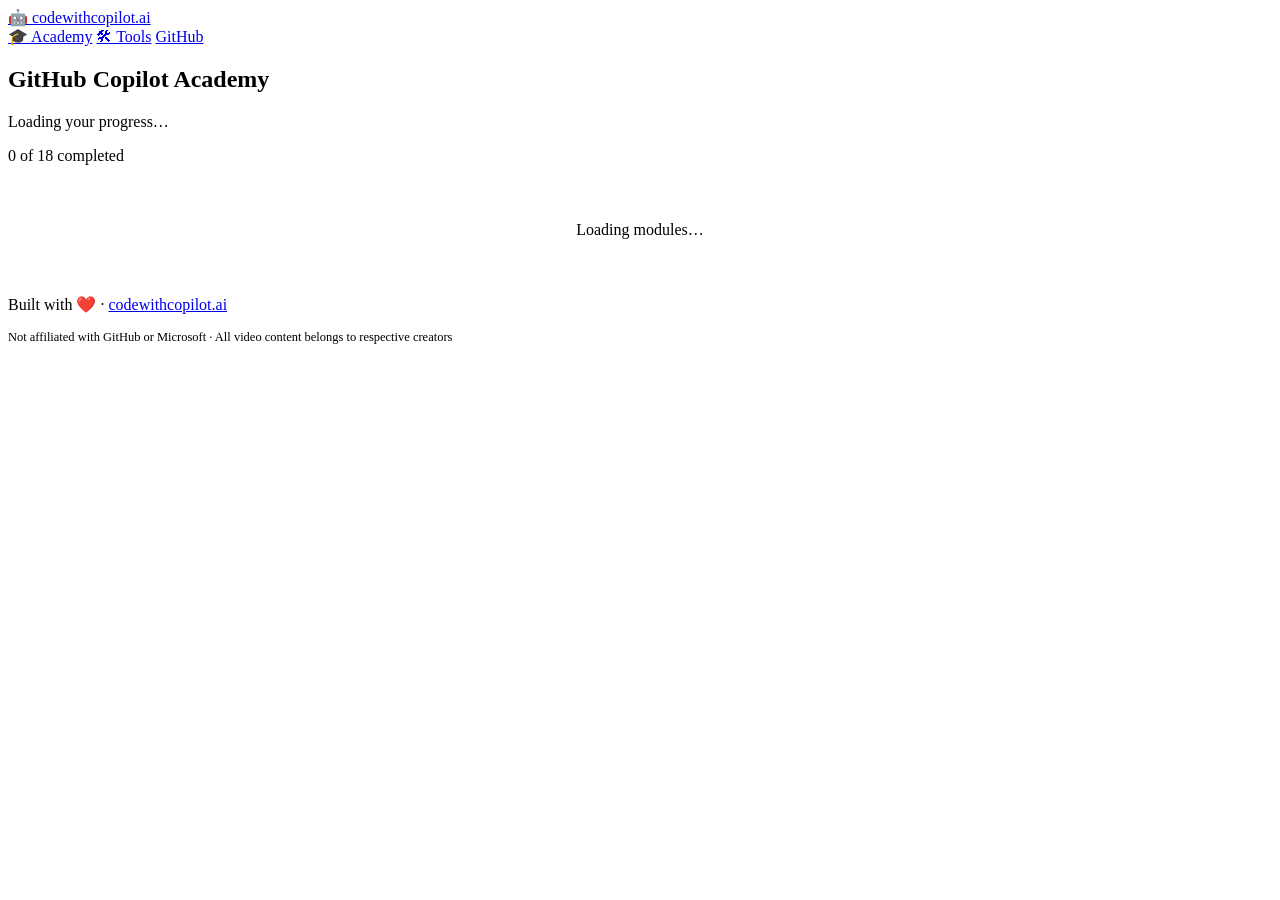
==== learn.html @ f1193a77 "First Commit" ====
<!DOCTYPE html>
<html lang="en">
<head>
  <meta charset="UTF-8">
  <meta name="viewport" content="width=device-width, initial-scale=1.0">
  <title>Academy — codewithcopilot.ai</title>
  <meta name="description" content="Browse all GitHub Copilot learning modules. 18 lessons organized by level — from foundations to advanced agent workflows.">
  <link rel="preconnect" href="https://fonts.googleapis.com">
  <link href="https://fonts.googleapis.com/css2?family=Inter:wght@400;500;600;700;800&display=swap" rel="stylesheet">
  <link rel="stylesheet" href="css/style.css">
</head>
<body data-page="learn">

  <!-- ── Header ─────────────────────────────────────────── -->
  <header class="site-header">
    <div class="header-inner">
      <a href="index.html" class="site-logo">
        <span class="logo-icon">🤖</span>
        <span>codewithcopilot.ai</span>
      </a>
      <nav class="site-nav">
        <a href="learn.html" class="active">🎓 Academy</a>
        <a href="index.html#tools">🛠 Tools</a>
        <a href="https://github.com" target="_blank" rel="noopener">GitHub</a>
      </nav>
    </div>
  </header>

  <!-- ── Page Content ───────────────────────────────────── -->
  <main class="learn-page">

    <!-- Progress Banner — filled by app.js -->
    <div class="progress-banner" id="progress-banner">
      <div class="progress-text">
        <h2>GitHub Copilot Academy</h2>
        <p id="progress-subtitle">Loading your progress…</p>
      </div>
      <div class="progress-bar-wrap">
        <div class="progress-bar-bg">
          <div class="progress-bar-fill" id="progress-bar" style="width:0%"></div>
        </div>
        <div class="progress-bar-label" id="progress-label">0 of 18 completed</div>
      </div>
    </div>

    <!-- Module sections — rendered by app.js -->
    <div id="modules-container">
      <p style="color: var(--text-muted); text-align:center; padding: 40px 0;">Loading modules…</p>
    </div>

  </main>

  <!-- ── Footer ─────────────────────────────────────────── -->
  <footer class="site-footer">
    <p>Built with ❤️ · <a href="https://codewithcopilot.ai">codewithcopilot.ai</a></p>
    <p style="margin-top:8px; font-size:.78rem;">Not affiliated with GitHub or Microsoft · All video content belongs to respective creators</p>
  </footer>

  <script src="js/modules.js"></script>
  <script src="js/app.js"></script>
</body>
</html>
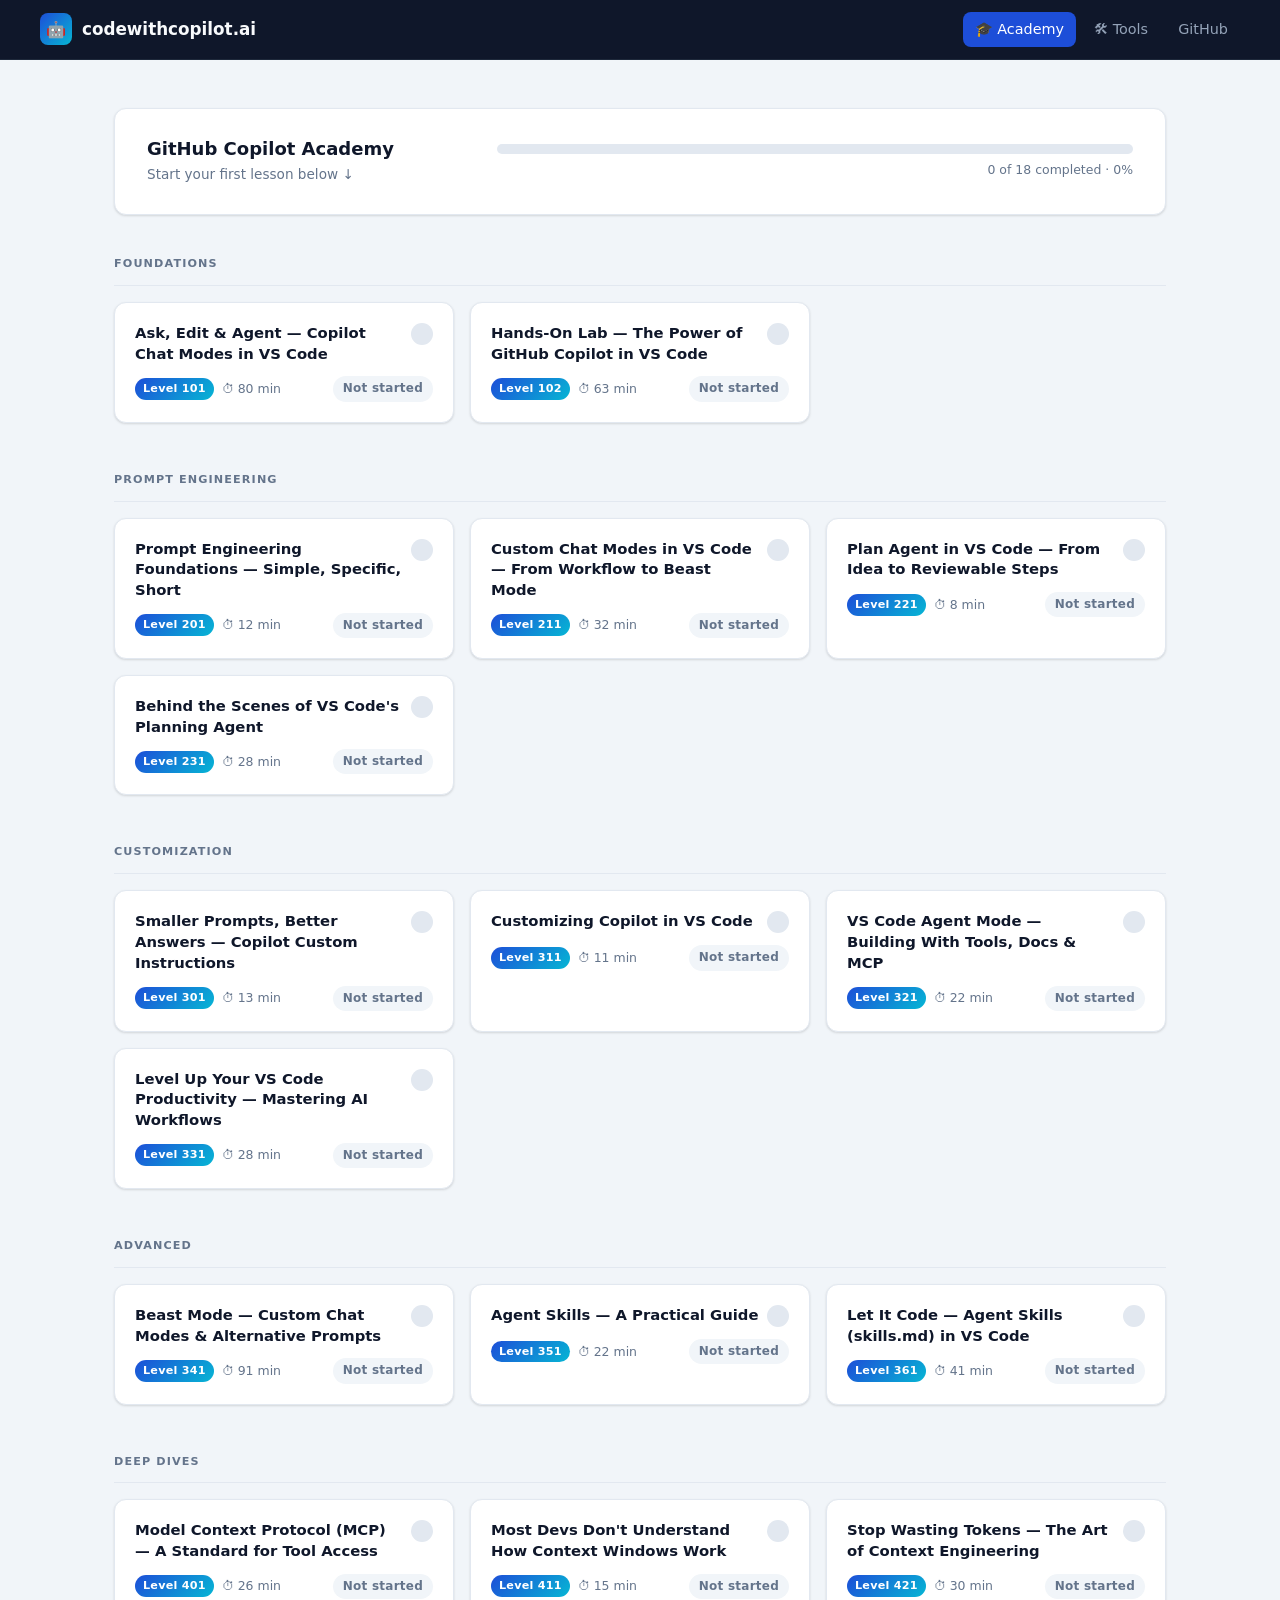
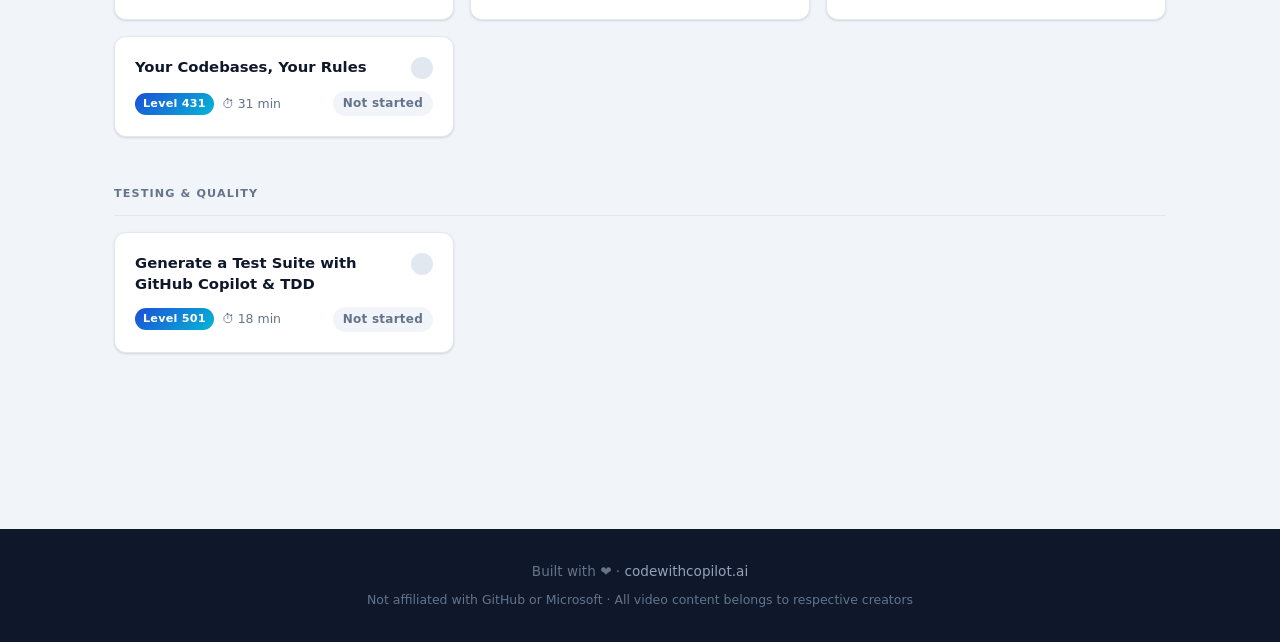
==== commit 68671e26: "Adding SEO optimization with some meta tags" ====
--- a/learn.html
+++ b/learn.html
@@ -3,8 +3,61 @@
 <head>
   <meta charset="UTF-8">
   <meta name="viewport" content="width=device-width, initial-scale=1.0">
-  <title>Academy — codewithcopilot.ai</title>
-  <meta name="description" content="Browse all GitHub Copilot learning modules. 18 lessons organized by level — from foundations to advanced agent workflows.">
+
+  <!-- Primary Meta -->
+  <title>GitHub Copilot Academy — All Lessons | codewithcopilot.ai</title>
+  <meta name="description" content="Browse all 18 GitHub Copilot lessons — from Ask/Edit/Agent chat modes and prompt engineering to MCP, agent skills, and test-driven development. Free, no account needed.">
+  <meta name="keywords" content="GitHub Copilot course, learn Copilot, AI coding lessons, VS Code agent mode, prompt engineering, MCP tutorial, Copilot quiz">
+  <link rel="canonical" href="https://codewithcopilot.ai/learn.html">
+
+  <!-- Open Graph -->
+  <meta property="og:type"        content="website">
+  <meta property="og:url"         content="https://codewithcopilot.ai/learn.html">
+  <meta property="og:title"       content="GitHub Copilot Academy — All Lessons | codewithcopilot.ai">
+  <meta property="og:description" content="18 free lessons on GitHub Copilot — from foundations to advanced agent workflows. Each lesson has a video, objectives, and a quiz.">
+  <meta property="og:image"       content="https://codewithcopilot.ai/og-image.png">
+
+  <!-- Twitter / X Card -->
+  <meta name="twitter:card"        content="summary_large_image">
+  <meta name="twitter:title"       content="GitHub Copilot Academy — All Lessons | codewithcopilot.ai">
+  <meta name="twitter:description" content="18 free lessons on GitHub Copilot — from foundations to advanced agent workflows. Each lesson has a video, objectives, and a quiz.">
+  <meta name="twitter:image"       content="https://codewithcopilot.ai/og-image.png">
+
+  <!-- Favicon -->
+  <link rel="icon" href="favicon.svg" type="image/svg+xml">
+
+  <!-- JSON-LD: ItemList of all courses -->
+  <script type="application/ld+json">
+  {
+    "@context": "https://schema.org",
+    "@type": "ItemList",
+    "name": "GitHub Copilot Academy Lessons",
+    "description": "Complete lesson list for the GitHub Copilot Academy on codewithcopilot.ai",
+    "url": "https://codewithcopilot.ai/learn.html",
+    "numberOfItems": 18,
+    "itemListElement": [
+      {"@type":"ListItem","position":1,"name":"Level 101 — Ask, Edit & Agent Chat Modes","url":"https://codewithcopilot.ai/lesson.html?id=101"},
+      {"@type":"ListItem","position":2,"name":"Level 102 — Hands-On Lab: Power of GitHub Copilot","url":"https://codewithcopilot.ai/lesson.html?id=102"},
+      {"@type":"ListItem","position":3,"name":"Level 201 — Prompt Engineering Foundations","url":"https://codewithcopilot.ai/lesson.html?id=201"},
+      {"@type":"ListItem","position":4,"name":"Level 211 — Custom Chat Modes in VS Code","url":"https://codewithcopilot.ai/lesson.html?id=211"},
+      {"@type":"ListItem","position":5,"name":"Level 221 — Plan Agent in VS Code","url":"https://codewithcopilot.ai/lesson.html?id=221"},
+      {"@type":"ListItem","position":6,"name":"Level 231 — Behind the Scenes of VS Code Planning Agent","url":"https://codewithcopilot.ai/lesson.html?id=231"},
+      {"@type":"ListItem","position":7,"name":"Level 301 — Copilot Custom Instructions","url":"https://codewithcopilot.ai/lesson.html?id=301"},
+      {"@type":"ListItem","position":8,"name":"Level 311 — Customizing Copilot in VS Code","url":"https://codewithcopilot.ai/lesson.html?id=311"},
+      {"@type":"ListItem","position":9,"name":"Level 321 — Agent Mode with Tools, Docs & MCP","url":"https://codewithcopilot.ai/lesson.html?id=321"},
+      {"@type":"ListItem","position":10,"name":"Level 331 — Level Up VS Code Productivity","url":"https://codewithcopilot.ai/lesson.html?id=331"},
+      {"@type":"ListItem","position":11,"name":"Level 341 — Beast Mode: Custom Chat & Alternative Prompts","url":"https://codewithcopilot.ai/lesson.html?id=341"},
+      {"@type":"ListItem","position":12,"name":"Level 351 — Agent Skills: A Practical Guide","url":"https://codewithcopilot.ai/lesson.html?id=351"},
+      {"@type":"ListItem","position":13,"name":"Level 381 — Let It Code: Agent Skills in VS Code","url":"https://codewithcopilot.ai/lesson.html?id=381"},
+      {"@type":"ListItem","position":14,"name":"Level 401 — Model Context Protocol (MCP)","url":"https://codewithcopilot.ai/lesson.html?id=401"},
+      {"@type":"ListItem","position":15,"name":"Level 411 — How Context Windows Work","url":"https://codewithcopilot.ai/lesson.html?id=411"},
+      {"@type":"ListItem","position":16,"name":"Level 421 — Stop Wasting Tokens: Context Engineering","url":"https://codewithcopilot.ai/lesson.html?id=421"},
+      {"@type":"ListItem","position":17,"name":"Level 431 — Your Codebases, Your Rules","url":"https://codewithcopilot.ai/lesson.html?id=431"},
+      {"@type":"ListItem","position":18,"name":"Level 501 — TDD with GitHub Copilot","url":"https://codewithcopilot.ai/lesson.html?id=501"}
+    ]
+  }
+  </script>
+
   <link rel="preconnect" href="https://fonts.googleapis.com">
   <link href="https://fonts.googleapis.com/css2?family=Inter:wght@400;500;600;700;800&display=swap" rel="stylesheet">
   <link rel="stylesheet" href="css/style.css">
--- a/css/style.css
+++ b/css/style.css
@@ -0,0 +1,906 @@
+/* ============================================================
+   style.css — codewithcopilot.ai
+   Clean, modern developer-education design
+   ============================================================ */
+
+/* ── Variables ─────────────────────────────────────────── */
+:root {
+  --primary:        #1d4ed8;
+  --primary-light:  #3b82f6;
+  --primary-dark:   #1e3a8a;
+  --accent:         #06b6d4;
+
+  --sidebar-bg:     #0f172a;
+  --sidebar-text:   #cbd5e1;
+  --sidebar-hover:  #1e293b;
+  --sidebar-active: #1e3a5f;
+  --sidebar-border: #1e293b;
+  --sidebar-done:   #166534;
+
+  --bg:             #f1f5f9;
+  --card-bg:        #ffffff;
+  --text:           #0f172a;
+  --text-muted:     #64748b;
+  --border:         #e2e8f0;
+
+  --success:        #16a34a;
+  --success-bg:     #f0fdf4;
+  --warning:        #d97706;
+  --warning-bg:     #fffbeb;
+  --danger:         #dc2626;
+  --danger-bg:      #fef2f2;
+
+  --hero-bg:        #0f172a;
+  --hero-text:      #f8fafc;
+
+  --radius:         8px;
+  --radius-lg:      12px;
+  --shadow:         0 1px 3px rgba(0,0,0,.08), 0 1px 2px rgba(0,0,0,.06);
+  --shadow-md:      0 4px 6px rgba(0,0,0,.07), 0 2px 4px rgba(0,0,0,.06);
+  --shadow-lg:      0 10px 15px rgba(0,0,0,.08), 0 4px 6px rgba(0,0,0,.05);
+
+  --font:           'Inter', system-ui, -apple-system, sans-serif;
+  --mono:           'JetBrains Mono', 'Fira Code', 'Consolas', monospace;
+
+  --sidebar-w:      280px;
+  --header-h:       60px;
+}
+
+/* ── Reset ──────────────────────────────────────────────── */
+*, *::before, *::after { box-sizing: border-box; margin: 0; padding: 0; }
+html { scroll-behavior: smooth; }
+body {
+  font-family: var(--font);
+  background: var(--bg);
+  color: var(--text);
+  line-height: 1.6;
+  min-height: 100vh;
+}
+a { color: var(--primary); text-decoration: none; }
+a:hover { color: var(--primary-dark); text-decoration: underline; }
+img, svg { display: block; max-width: 100%; }
+button { cursor: pointer; font-family: inherit; }
+
+/* ── Scrollbar ───────────────────────────────────────────  */
+::-webkit-scrollbar { width: 6px; }
+::-webkit-scrollbar-track { background: transparent; }
+::-webkit-scrollbar-thumb { background: var(--border); border-radius: 3px; }
+::-webkit-scrollbar-thumb:hover { background: var(--text-muted); }
+
+/* ── Typography ─────────────────────────────────────────── */
+h1 { font-size: 2.25rem; font-weight: 800; line-height: 1.2; }
+h2 { font-size: 1.5rem;  font-weight: 700; line-height: 1.3; }
+h3 { font-size: 1.125rem; font-weight: 600; }
+h4 { font-size: 1rem; font-weight: 600; }
+p  { color: var(--text-muted); }
+
+/* ── Global Header ──────────────────────────────────────── */
+.site-header {
+  height: var(--header-h);
+  background: var(--hero-bg);
+  border-bottom: 1px solid #1e293b;
+  display: flex;
+  align-items: center;
+  padding: 0 24px;
+  position: sticky;
+  top: 0;
+  z-index: 100;
+}
+.header-inner {
+  display: flex;
+  align-items: center;
+  justify-content: space-between;
+  width: 100%;
+  max-width: 1200px;
+  margin: 0 auto;
+}
+.site-logo {
+  display: flex;
+  align-items: center;
+  gap: 10px;
+  font-weight: 700;
+  font-size: 1.05rem;
+  color: #f8fafc;
+  text-decoration: none;
+}
+.site-logo:hover { color: var(--accent); text-decoration: none; }
+.logo-icon {
+  width: 32px; height: 32px;
+  background: linear-gradient(135deg, var(--primary), var(--accent));
+  border-radius: 8px;
+  display: flex; align-items: center; justify-content: center;
+  font-size: 16px;
+  flex-shrink: 0;
+}
+.site-nav {
+  display: flex;
+  align-items: center;
+  gap: 6px;
+}
+.site-nav a {
+  color: #94a3b8;
+  font-size: 0.9rem;
+  padding: 6px 12px;
+  border-radius: var(--radius);
+  transition: background .15s, color .15s;
+  text-decoration: none;
+}
+.site-nav a:hover { background: #1e293b; color: #f8fafc; text-decoration: none; }
+.site-nav a.active { background: var(--primary); color: #fff; }
+
+/* ── Footer ─────────────────────────────────────────────── */
+.site-footer {
+  background: var(--hero-bg);
+  color: #64748b;
+  text-align: center;
+  padding: 32px 24px;
+  font-size: 0.85rem;
+  margin-top: 80px;
+}
+.site-footer a { color: #94a3b8; }
+.site-footer a:hover { color: #f8fafc; }
+
+/* ── Buttons ─────────────────────────────────────────────── */
+.btn {
+  display: inline-flex;
+  align-items: center;
+  gap: 8px;
+  padding: 10px 20px;
+  border-radius: var(--radius);
+  font-size: 0.9rem;
+  font-weight: 600;
+  border: none;
+  transition: all .15s;
+  white-space: nowrap;
+}
+.btn-primary {
+  background: var(--primary);
+  color: #fff;
+}
+.btn-primary:hover { background: var(--primary-dark); transform: translateY(-1px); box-shadow: var(--shadow-md); color: #fff; text-decoration: none; }
+.btn-outline {
+  background: transparent;
+  color: var(--primary);
+  border: 2px solid var(--primary);
+}
+.btn-outline:hover { background: var(--primary); color: #fff; text-decoration: none; }
+.btn-ghost {
+  background: transparent;
+  color: var(--text-muted);
+  border: 1px solid var(--border);
+}
+.btn-ghost:hover { background: var(--bg); color: var(--text); text-decoration: none; }
+.btn-lg { padding: 14px 28px; font-size: 1rem; border-radius: var(--radius-lg); }
+.btn-sm { padding: 6px 14px; font-size: 0.8rem; }
+
+/* ── Badges ──────────────────────────────────────────────── */
+.badge {
+  display: inline-flex;
+  align-items: center;
+  padding: 3px 10px;
+  border-radius: 100px;
+  font-size: 0.75rem;
+  font-weight: 700;
+  letter-spacing: .02em;
+}
+.badge-blue  { background: #dbeafe; color: var(--primary-dark); }
+.badge-green { background: #dcfce7; color: #166534; }
+.badge-gray  { background: #f1f5f9; color: #64748b; }
+.badge-amber { background: #fef3c7; color: #92400e; }
+.badge-level {
+  background: linear-gradient(135deg, var(--primary), var(--accent));
+  color: #fff;
+  font-size: 0.7rem;
+  padding: 2px 8px;
+}
+
+/* ── Series tag ──────────────────────────────────────────── */
+.series-tag {
+  font-size: 0.7rem;
+  font-weight: 700;
+  letter-spacing: .06em;
+  text-transform: uppercase;
+  color: var(--text-muted);
+}
+
+/* ═══════════════════════════════════════════════════════════
+   LANDING PAGE (index.html)
+═══════════════════════════════════════════════════════════ */
+
+/* Hero */
+.hero {
+  background: var(--hero-bg);
+  background-image:
+    radial-gradient(circle at 20% 50%, rgba(29,78,216,.25) 0%, transparent 50%),
+    radial-gradient(circle at 80% 20%, rgba(6,182,212,.15) 0%, transparent 40%);
+  color: var(--hero-text);
+  padding: 96px 24px 80px;
+  text-align: center;
+}
+.hero-eyebrow {
+  display: inline-flex;
+  align-items: center;
+  gap: 6px;
+  background: rgba(29,78,216,.25);
+  border: 1px solid rgba(59,130,246,.3);
+  color: #93c5fd;
+  padding: 6px 14px;
+  border-radius: 100px;
+  font-size: 0.8rem;
+  font-weight: 600;
+  letter-spacing: .05em;
+  margin-bottom: 24px;
+}
+.hero h1 {
+  font-size: clamp(2rem, 5vw, 3.25rem);
+  color: #f8fafc;
+  max-width: 700px;
+  margin: 0 auto 20px;
+}
+.hero h1 span {
+  background: linear-gradient(90deg, var(--primary-light), var(--accent));
+  -webkit-background-clip: text;
+  -webkit-text-fill-color: transparent;
+  background-clip: text;
+}
+.hero-sub {
+  font-size: 1.1rem;
+  color: #94a3b8;
+  max-width: 540px;
+  margin: 0 auto 36px;
+  line-height: 1.7;
+}
+.hero-cta {
+  display: flex;
+  gap: 12px;
+  justify-content: center;
+  flex-wrap: wrap;
+}
+.hero-stats {
+  display: flex;
+  gap: 32px;
+  justify-content: center;
+  flex-wrap: wrap;
+  margin-top: 56px;
+  padding-top: 40px;
+  border-top: 1px solid #1e293b;
+}
+.hero-stat { text-align: center; }
+.hero-stat-value {
+  font-size: 1.75rem;
+  font-weight: 800;
+  color: #f8fafc;
+  display: block;
+}
+.hero-stat-label {
+  font-size: 0.8rem;
+  color: #64748b;
+  letter-spacing: .04em;
+}
+
+/* Levels Section */
+.section {
+  max-width: 1100px;
+  margin: 0 auto;
+  padding: 72px 24px;
+}
+.section-header {
+  text-align: center;
+  margin-bottom: 48px;
+}
+.section-header h2 { margin-bottom: 10px; }
+.section-header p  { max-width: 500px; margin: 0 auto; }
+.section-label {
+  font-size: 0.75rem;
+  font-weight: 700;
+  letter-spacing: .1em;
+  text-transform: uppercase;
+  color: var(--primary);
+  margin-bottom: 8px;
+}
+
+/* Level Cards */
+.level-grid {
+  display: grid;
+  grid-template-columns: repeat(auto-fit, minmax(240px, 1fr));
+  gap: 20px;
+}
+.level-card {
+  background: var(--card-bg);
+  border: 1px solid var(--border);
+  border-radius: var(--radius-lg);
+  padding: 28px;
+  box-shadow: var(--shadow);
+  transition: transform .15s, box-shadow .15s;
+}
+.level-card:hover {
+  transform: translateY(-2px);
+  box-shadow: var(--shadow-lg);
+}
+.level-card-icon {
+  width: 48px; height: 48px;
+  border-radius: var(--radius);
+  display: flex; align-items: center; justify-content: center;
+  font-size: 22px;
+  margin-bottom: 16px;
+}
+.level-card h3 { margin-bottom: 8px; }
+.level-card p  { font-size: 0.875rem; }
+.level-card-meta {
+  display: flex;
+  align-items: center;
+  gap: 8px;
+  margin-top: 16px;
+}
+
+/* What you'll learn */
+.tools-row {
+  display: flex;
+  flex-wrap: wrap;
+  gap: 12px;
+  margin-top: 16px;
+}
+.tool-chip {
+  display: inline-flex;
+  align-items: center;
+  gap: 6px;
+  padding: 6px 12px;
+  background: var(--card-bg);
+  border: 1px solid var(--border);
+  border-radius: 100px;
+  font-size: 0.8rem;
+  font-weight: 500;
+}
+
+/* CTA Banner */
+.cta-banner {
+  background: linear-gradient(135deg, var(--primary-dark), var(--primary));
+  border-radius: var(--radius-lg);
+  padding: 56px 40px;
+  text-align: center;
+  color: #fff;
+  margin: 0 24px;
+  max-width: 1100px;
+  margin: 0 auto 80px;
+}
+.cta-banner h2 { color: #fff; margin-bottom: 12px; }
+.cta-banner p  { color: rgba(255,255,255,.75); margin-bottom: 28px; }
+
+/* ═══════════════════════════════════════════════════════════
+   LEARN PAGE (learn.html)
+═══════════════════════════════════════════════════════════ */
+
+.learn-page { max-width: 1100px; margin: 0 auto; padding: 48px 24px; }
+
+/* Progress Banner */
+.progress-banner {
+  background: var(--card-bg);
+  border: 1px solid var(--border);
+  border-radius: var(--radius-lg);
+  padding: 28px 32px;
+  margin-bottom: 40px;
+  display: flex;
+  align-items: center;
+  gap: 32px;
+  box-shadow: var(--shadow);
+}
+.progress-text { flex: 1; }
+.progress-text h2 { font-size: 1.125rem; margin-bottom: 4px; }
+.progress-text p  { font-size: 0.85rem; }
+.progress-bar-wrap {
+  flex: 2;
+  display: flex;
+  flex-direction: column;
+  gap: 6px;
+}
+.progress-bar-bg {
+  background: var(--border);
+  border-radius: 100px;
+  height: 10px;
+  overflow: hidden;
+}
+.progress-bar-fill {
+  background: linear-gradient(90deg, var(--primary), var(--accent));
+  height: 100%;
+  border-radius: 100px;
+  transition: width .5s ease;
+}
+.progress-bar-label {
+  font-size: 0.78rem;
+  color: var(--text-muted);
+  text-align: right;
+}
+
+/* Series Section */
+.series-section { margin-bottom: 48px; }
+.series-title {
+  font-size: 0.7rem;
+  font-weight: 700;
+  letter-spacing: .1em;
+  text-transform: uppercase;
+  color: var(--text-muted);
+  padding-bottom: 12px;
+  border-bottom: 1px solid var(--border);
+  margin-bottom: 16px;
+}
+.modules-grid {
+  display: grid;
+  grid-template-columns: repeat(auto-fill, minmax(300px, 1fr));
+  gap: 16px;
+}
+
+/* Module Card */
+.module-card {
+  background: var(--card-bg);
+  border: 1px solid var(--border);
+  border-radius: var(--radius-lg);
+  padding: 20px;
+  display: flex;
+  flex-direction: column;
+  gap: 12px;
+  box-shadow: var(--shadow);
+  transition: transform .15s, box-shadow .15s;
+  cursor: pointer;
+  text-decoration: none;
+  color: inherit;
+}
+.module-card:hover {
+  transform: translateY(-2px);
+  box-shadow: var(--shadow-md);
+  border-color: #bfdbfe;
+  text-decoration: none;
+  color: inherit;
+}
+.module-card.completed { border-color: #bbf7d0; background: #f0fdf4; }
+.module-card-header {
+  display: flex;
+  align-items: flex-start;
+  justify-content: space-between;
+  gap: 8px;
+}
+.module-card h3 {
+  font-size: 0.925rem;
+  font-weight: 600;
+  line-height: 1.4;
+  color: var(--text);
+}
+.module-status-icon {
+  width: 22px; height: 22px;
+  border-radius: 50%;
+  flex-shrink: 0;
+  display: flex; align-items: center; justify-content: center;
+  font-size: 11px;
+}
+.status-done  { background: var(--success-bg); color: var(--success); }
+.status-todo  { background: var(--border); color: var(--text-muted); }
+.module-card-footer {
+  display: flex;
+  align-items: center;
+  justify-content: space-between;
+}
+.module-duration {
+  font-size: 0.78rem;
+  color: var(--text-muted);
+  display: flex;
+  align-items: center;
+  gap: 4px;
+}
+.quiz-score {
+  font-size: 0.78rem;
+  font-weight: 700;
+  color: var(--success);
+}
+
+/* ═══════════════════════════════════════════════════════════
+   LESSON PAGE (lesson.html)
+═══════════════════════════════════════════════════════════ */
+
+.lesson-layout {
+  display: flex;
+  height: calc(100vh - var(--header-h));
+  overflow: hidden;
+}
+
+/* ── Sidebar ─────────────────────────────────────────────── */
+.lesson-sidebar {
+  width: var(--sidebar-w);
+  background: var(--sidebar-bg);
+  border-right: 1px solid var(--sidebar-border);
+  display: flex;
+  flex-direction: column;
+  overflow: hidden;
+  flex-shrink: 0;
+}
+.sidebar-header {
+  padding: 16px 20px;
+  border-bottom: 1px solid var(--sidebar-border);
+}
+.sidebar-header-title {
+  font-size: 0.8rem;
+  font-weight: 700;
+  color: #f8fafc;
+  margin-bottom: 4px;
+}
+.sidebar-progress-text {
+  font-size: 0.72rem;
+  color: #64748b;
+}
+.sidebar-progress-bar {
+  margin-top: 10px;
+  height: 3px;
+  background: #1e293b;
+  border-radius: 100px;
+  overflow: hidden;
+}
+.sidebar-progress-fill {
+  height: 100%;
+  background: linear-gradient(90deg, var(--primary), var(--accent));
+  border-radius: 100px;
+  transition: width .5s ease;
+}
+.sidebar-nav {
+  flex: 1;
+  overflow-y: auto;
+  padding: 8px 0;
+}
+.sidebar-series-label {
+  font-size: 0.65rem;
+  font-weight: 700;
+  letter-spacing: .08em;
+  text-transform: uppercase;
+  color: #475569;
+  padding: 16px 20px 4px;
+}
+.sidebar-item {
+  display: flex;
+  align-items: center;
+  gap: 10px;
+  padding: 9px 20px;
+  cursor: pointer;
+  transition: background .1s;
+  border: none;
+  background: none;
+  width: 100%;
+  text-align: left;
+  text-decoration: none;
+}
+.sidebar-item:hover  { background: var(--sidebar-hover); }
+.sidebar-item.active { background: var(--sidebar-active); }
+.sidebar-item-indicator {
+  width: 18px; height: 18px;
+  border-radius: 50%;
+  border: 2px solid #334155;
+  display: flex; align-items: center; justify-content: center;
+  font-size: 9px;
+  flex-shrink: 0;
+  transition: all .15s;
+}
+.sidebar-item.done .sidebar-item-indicator {
+  background: var(--success);
+  border-color: var(--success);
+  color: #fff;
+}
+.sidebar-item.active .sidebar-item-indicator {
+  border-color: var(--primary-light);
+  background: rgba(59,130,246,.15);
+}
+.sidebar-item-text {
+  flex: 1;
+  min-width: 0;
+}
+.sidebar-item-level {
+  font-size: 0.65rem;
+  font-weight: 700;
+  color: #475569;
+  letter-spacing: .04em;
+}
+.sidebar-item-title {
+  font-size: 0.78rem;
+  color: var(--sidebar-text);
+  line-height: 1.35;
+  white-space: nowrap;
+  overflow: hidden;
+  text-overflow: ellipsis;
+}
+.sidebar-item.active .sidebar-item-title { color: #fff; }
+
+/* ── Lesson Main ─────────────────────────────────────────── */
+.lesson-main {
+  flex: 1;
+  overflow-y: auto;
+  background: var(--bg);
+}
+.lesson-content {
+  max-width: 860px;
+  margin: 0 auto;
+  padding: 40px 32px 80px;
+}
+
+/* Breadcrumb */
+.breadcrumb {
+  display: flex;
+  align-items: center;
+  gap: 6px;
+  font-size: 0.8rem;
+  color: var(--text-muted);
+  margin-bottom: 24px;
+}
+.breadcrumb a { color: var(--text-muted); }
+.breadcrumb a:hover { color: var(--primary); }
+.breadcrumb-sep { color: var(--border); }
+
+/* Lesson header */
+.lesson-header { margin-bottom: 28px; }
+.lesson-meta {
+  display: flex;
+  align-items: center;
+  gap: 8px;
+  margin-bottom: 12px;
+  flex-wrap: wrap;
+}
+.lesson-header h1 {
+  font-size: 1.75rem;
+  color: var(--text);
+  margin-bottom: 8px;
+}
+.lesson-duration {
+  font-size: 0.85rem;
+  color: var(--text-muted);
+  display: flex;
+  align-items: center;
+  gap: 4px;
+}
+
+/* Video embed */
+.video-wrapper {
+  position: relative;
+  padding-bottom: 56.25%; /* 16:9 */
+  height: 0;
+  overflow: hidden;
+  border-radius: var(--radius-lg);
+  background: #000;
+  margin-bottom: 32px;
+  box-shadow: var(--shadow-lg);
+}
+.video-wrapper iframe {
+  position: absolute;
+  top: 0; left: 0;
+  width: 100%; height: 100%;
+  border: none;
+  border-radius: var(--radius-lg);
+}
+.video-placeholder {
+  position: absolute;
+  inset: 0;
+  display: flex;
+  flex-direction: column;
+  align-items: center;
+  justify-content: center;
+  gap: 12px;
+  background: #1e293b;
+  color: #94a3b8;
+  border-radius: var(--radius-lg);
+  font-size: 0.9rem;
+  text-align: center;
+  padding: 24px;
+}
+.video-placeholder-icon { font-size: 3rem; opacity: .4; }
+
+/* Content blocks */
+.content-block {
+  background: var(--card-bg);
+  border: 1px solid var(--border);
+  border-radius: var(--radius-lg);
+  padding: 24px 28px;
+  margin-bottom: 20px;
+  box-shadow: var(--shadow);
+}
+.content-block h3 {
+  font-size: 0.9rem;
+  text-transform: uppercase;
+  letter-spacing: .06em;
+  color: var(--text-muted);
+  margin-bottom: 16px;
+  display: flex;
+  align-items: center;
+  gap: 8px;
+}
+.content-block ul {
+  list-style: none;
+  display: flex;
+  flex-direction: column;
+  gap: 10px;
+}
+.content-block ul li {
+  display: flex;
+  align-items: flex-start;
+  gap: 10px;
+  font-size: 0.9rem;
+  color: var(--text);
+  line-height: 1.55;
+}
+.content-block ul li::before {
+  content: '';
+  width: 6px; height: 6px;
+  border-radius: 50%;
+  background: var(--primary-light);
+  margin-top: 8px;
+  flex-shrink: 0;
+}
+.content-block.takeaways { border-left: 4px solid var(--accent); }
+.content-block.resources ul li::before { display: none; }
+.content-block.resources ul li a {
+  color: var(--primary);
+  font-size: 0.9rem;
+  display: flex;
+  align-items: center;
+  gap: 6px;
+}
+.content-block.resources ul li a:hover { text-decoration: underline; }
+
+/* Take Quiz button */
+.take-quiz-btn-wrap {
+  text-align: center;
+  margin: 36px 0 24px;
+}
+.take-quiz-btn-wrap p {
+  font-size: 0.85rem;
+  margin-bottom: 16px;
+}
+
+/* ── Quiz Section ─────────────────────────────────────────── */
+.quiz-section {
+  background: var(--card-bg);
+  border: 1px solid var(--border);
+  border-radius: var(--radius-lg);
+  overflow: hidden;
+  box-shadow: var(--shadow);
+  margin-top: 32px;
+}
+.quiz-header {
+  background: var(--hero-bg);
+  color: #f8fafc;
+  padding: 20px 28px;
+  display: flex;
+  align-items: center;
+  justify-content: space-between;
+}
+.quiz-header h2 { font-size: 1rem; color: #f8fafc; }
+.quiz-score-display {
+  font-size: 0.85rem;
+  color: #94a3b8;
+  display: flex;
+  align-items: center;
+  gap: 6px;
+}
+.quiz-score-display strong { color: #4ade80; }
+.quiz-body { padding: 28px; }
+.question-block {
+  margin-bottom: 28px;
+  padding-bottom: 28px;
+  border-bottom: 1px solid var(--border);
+}
+.question-block:last-of-type { border-bottom: none; }
+.question-number {
+  font-size: 0.72rem;
+  font-weight: 700;
+  letter-spacing: .06em;
+  text-transform: uppercase;
+  color: var(--primary);
+  margin-bottom: 6px;
+}
+.question-text {
+  font-size: 0.95rem;
+  font-weight: 600;
+  color: var(--text);
+  line-height: 1.45;
+  margin-bottom: 14px;
+}
+.question-type-hint {
+  font-size: 0.75rem;
+  color: var(--text-muted);
+  margin-bottom: 12px;
+  font-style: italic;
+}
+.options-list {
+  display: flex;
+  flex-direction: column;
+  gap: 8px;
+}
+.option-label {
+  display: flex;
+  align-items: flex-start;
+  gap: 10px;
+  padding: 10px 14px;
+  border: 1px solid var(--border);
+  border-radius: var(--radius);
+  cursor: pointer;
+  transition: all .1s;
+  font-size: 0.875rem;
+  color: var(--text);
+  line-height: 1.45;
+}
+.option-label:hover { border-color: var(--primary-light); background: #eff6ff; }
+.option-label input { margin-top: 2px; accent-color: var(--primary); flex-shrink: 0; }
+.option-label.correct   { border-color: var(--success); background: var(--success-bg); }
+.option-label.incorrect { border-color: var(--danger);  background: var(--danger-bg);  }
+.option-label.missed    { border-color: var(--success); background: var(--success-bg); opacity: .7; }
+
+/* Quiz footer */
+.quiz-footer {
+  padding: 20px 28px;
+  border-top: 1px solid var(--border);
+  display: flex;
+  align-items: center;
+  justify-content: space-between;
+  flex-wrap: wrap;
+  gap: 12px;
+}
+.quiz-result-msg {
+  font-size: 0.9rem;
+  font-weight: 600;
+}
+.quiz-result-msg.pass { color: var(--success); }
+.quiz-result-msg.fail { color: var(--warning); }
+
+/* Next / Prev navigation */
+.lesson-nav {
+  display: flex;
+  justify-content: space-between;
+  align-items: center;
+  margin-top: 48px;
+  padding-top: 24px;
+  border-top: 1px solid var(--border);
+  gap: 12px;
+}
+.lesson-nav-link {
+  display: flex;
+  flex-direction: column;
+  gap: 4px;
+  padding: 14px 18px;
+  border: 1px solid var(--border);
+  border-radius: var(--radius-lg);
+  background: var(--card-bg);
+  transition: all .15s;
+  max-width: 220px;
+}
+.lesson-nav-link:hover { border-color: var(--primary-light); box-shadow: var(--shadow-md); text-decoration: none; }
+.lesson-nav-link.next { text-align: right; }
+.lesson-nav-label { font-size: 0.7rem; text-transform: uppercase; letter-spacing: .06em; color: var(--text-muted); }
+.lesson-nav-title { font-size: 0.85rem; font-weight: 600; color: var(--text); }
+.lesson-nav-empty { flex: 1; }
+
+/* ═══════════════════════════════════════════════════════════
+   RESPONSIVE
+═══════════════════════════════════════════════════════════ */
+@media (max-width: 768px) {
+  :root { --sidebar-w: 0px; }
+  .lesson-sidebar { display: none; }
+  .lesson-content { padding: 24px 16px 60px; }
+  .lesson-layout  { overflow-y: auto; }
+  .lesson-main    { overflow-y: visible; }
+  h1 { font-size: 1.75rem; }
+  .progress-banner { flex-direction: column; align-items: flex-start; }
+  .modules-grid { grid-template-columns: 1fr; }
+  .hero { padding: 60px 16px 48px; }
+  .hero-stats { gap: 20px; }
+  .site-nav a span { display: none; }
+}
+@media (max-width: 480px) {
+  .lesson-header h1 { font-size: 1.35rem; }
+  .hero h1 { font-size: 1.75rem; }
+  .quiz-footer { flex-direction: column-reverse; align-items: stretch; }
+  .quiz-footer .btn { text-align: center; justify-content: center; }
+}
+
+/* ── Utility ─────────────────────────────────────────────── */
+.text-center { text-align: center; }
+.text-muted  { color: var(--text-muted); }
+.mt-4  { margin-top: 16px; }
+.mt-8  { margin-top: 32px; }
+.mb-4  { margin-bottom: 16px; }
+.hidden { display: none !important; }
+.flex   { display: flex; }
+.items-center { align-items: center; }
+.gap-2  { gap: 8px; }
+.gap-4  { gap: 16px; }
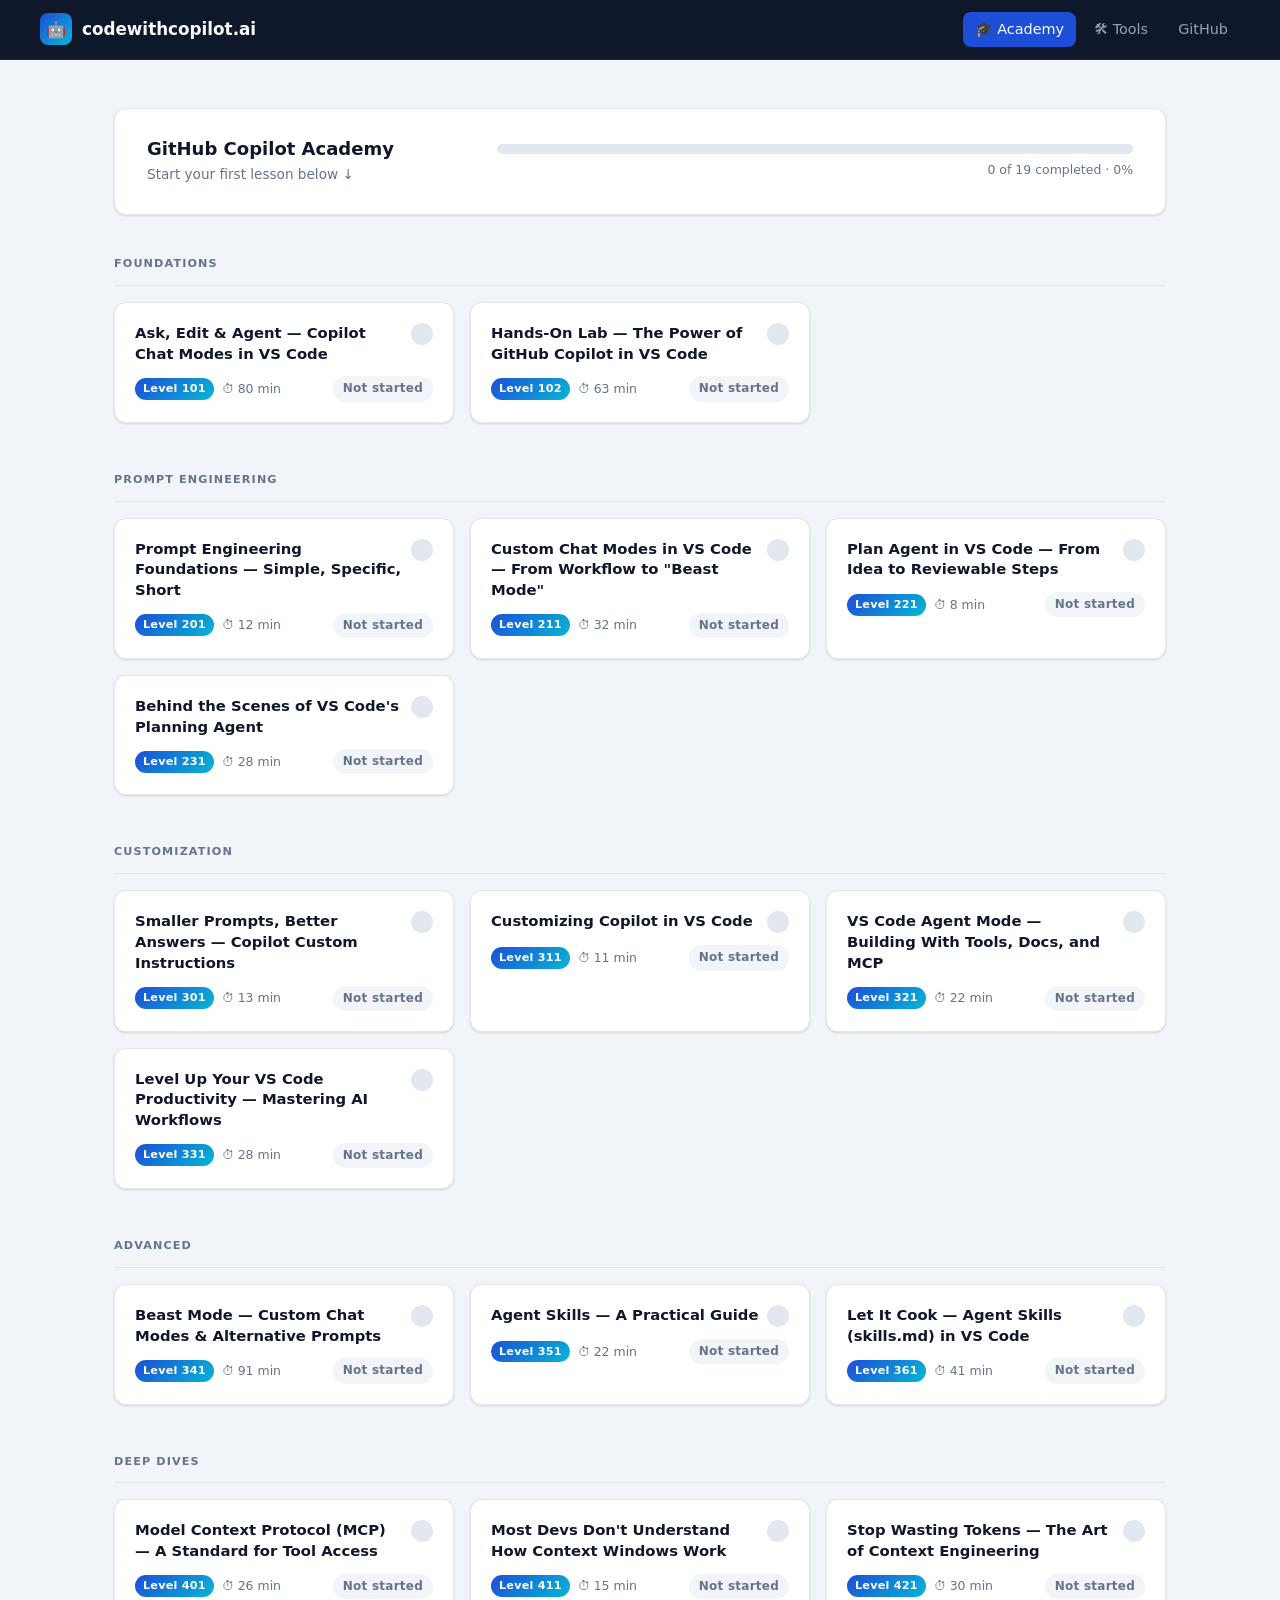
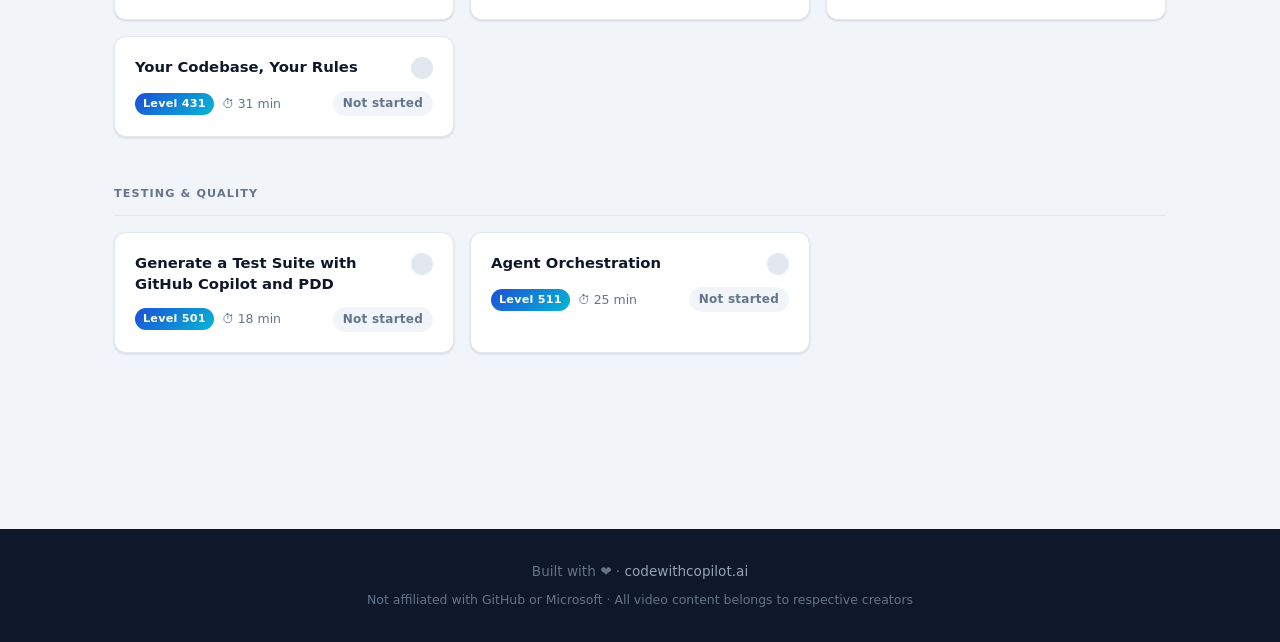
==== commit 4688d331: "Updates to titles and adding 19th video" ====
--- a/learn.html
+++ b/learn.html
@@ -6,7 +6,7 @@
 
   <!-- Primary Meta -->
   <title>GitHub Copilot Academy — All Lessons | codewithcopilot.ai</title>
-  <meta name="description" content="Browse all 18 GitHub Copilot lessons — from Ask/Edit/Agent chat modes and prompt engineering to MCP, agent skills, and test-driven development. Free, no account needed.">
+  <meta name="description" content="Browse all 19 GitHub Copilot lessons — from Ask/Edit/Agent chat modes and prompt engineering to MCP, agent skills, and prompt-driven development. Free, no account needed.">
   <meta name="keywords" content="GitHub Copilot course, learn Copilot, AI coding lessons, VS Code agent mode, prompt engineering, MCP tutorial, Copilot quiz">
   <link rel="canonical" href="https://codewithcopilot.ai/learn.html">
 
@@ -14,13 +14,13 @@
   <meta property="og:type"        content="website">
   <meta property="og:url"         content="https://codewithcopilot.ai/learn.html">
   <meta property="og:title"       content="GitHub Copilot Academy — All Lessons | codewithcopilot.ai">
-  <meta property="og:description" content="18 free lessons on GitHub Copilot — from foundations to advanced agent workflows. Each lesson has a video, objectives, and a quiz.">
+  <meta property="og:description" content="19 free lessons on GitHub Copilot — from foundations to advanced agent workflows. Each lesson has a video, objectives, and a quiz.">
   <meta property="og:image"       content="https://codewithcopilot.ai/og-image.png">
 
   <!-- Twitter / X Card -->
   <meta name="twitter:card"        content="summary_large_image">
   <meta name="twitter:title"       content="GitHub Copilot Academy — All Lessons | codewithcopilot.ai">
-  <meta name="twitter:description" content="18 free lessons on GitHub Copilot — from foundations to advanced agent workflows. Each lesson has a video, objectives, and a quiz.">
+  <meta name="twitter:description" content="19 free lessons on GitHub Copilot — from foundations to advanced agent workflows. Each lesson has a video, objectives, and a quiz.">
   <meta name="twitter:image"       content="https://codewithcopilot.ai/og-image.png">
 
   <!-- Favicon -->
@@ -34,7 +34,7 @@
     "name": "GitHub Copilot Academy Lessons",
     "description": "Complete lesson list for the GitHub Copilot Academy on codewithcopilot.ai",
     "url": "https://codewithcopilot.ai/learn.html",
-    "numberOfItems": 18,
+    "numberOfItems": 19,
     "itemListElement": [
       {"@type":"ListItem","position":1,"name":"Level 101 — Ask, Edit & Agent Chat Modes","url":"https://codewithcopilot.ai/lesson.html?id=101"},
       {"@type":"ListItem","position":2,"name":"Level 102 — Hands-On Lab: Power of GitHub Copilot","url":"https://codewithcopilot.ai/lesson.html?id=102"},
@@ -48,12 +48,13 @@
       {"@type":"ListItem","position":10,"name":"Level 331 — Level Up VS Code Productivity","url":"https://codewithcopilot.ai/lesson.html?id=331"},
       {"@type":"ListItem","position":11,"name":"Level 341 — Beast Mode: Custom Chat & Alternative Prompts","url":"https://codewithcopilot.ai/lesson.html?id=341"},
       {"@type":"ListItem","position":12,"name":"Level 351 — Agent Skills: A Practical Guide","url":"https://codewithcopilot.ai/lesson.html?id=351"},
-      {"@type":"ListItem","position":13,"name":"Level 381 — Let It Code: Agent Skills in VS Code","url":"https://codewithcopilot.ai/lesson.html?id=381"},
+      {"@type":"ListItem","position":13,"name":"Level 361 — Let It Cook: Agent Skills (skills.md) in VS Code","url":"https://codewithcopilot.ai/lesson.html?id=361"},
       {"@type":"ListItem","position":14,"name":"Level 401 — Model Context Protocol (MCP)","url":"https://codewithcopilot.ai/lesson.html?id=401"},
       {"@type":"ListItem","position":15,"name":"Level 411 — How Context Windows Work","url":"https://codewithcopilot.ai/lesson.html?id=411"},
       {"@type":"ListItem","position":16,"name":"Level 421 — Stop Wasting Tokens: Context Engineering","url":"https://codewithcopilot.ai/lesson.html?id=421"},
-      {"@type":"ListItem","position":17,"name":"Level 431 — Your Codebases, Your Rules","url":"https://codewithcopilot.ai/lesson.html?id=431"},
-      {"@type":"ListItem","position":18,"name":"Level 501 — TDD with GitHub Copilot","url":"https://codewithcopilot.ai/lesson.html?id=501"}
+      {"@type":"ListItem","position":17,"name":"Level 431 — Your Codebase, Your Rules","url":"https://codewithcopilot.ai/lesson.html?id=431"},
+      {"@type":"ListItem","position":18,"name":"Level 501 — Prompt-Driven Development with GitHub Copilot","url":"https://codewithcopilot.ai/lesson.html?id=501"},
+      {"@type":"ListItem","position":19,"name":"Level 511 — Agent Orchestration: Multi-Agent Workflows","url":"https://codewithcopilot.ai/lesson.html?id=511"}
     ]
   }
   </script>
@@ -92,7 +93,7 @@
         <div class="progress-bar-bg">
           <div class="progress-bar-fill" id="progress-bar" style="width:0%"></div>
         </div>
-        <div class="progress-bar-label" id="progress-label">0 of 18 completed</div>
+        <div class="progress-bar-label" id="progress-label">0 of 19 completed</div>
       </div>
     </div>
 
--- a/css/style.css
+++ b/css/style.css
@@ -904,3 +904,67 @@
 .items-center { align-items: center; }
 .gap-2  { gap: 8px; }
 .gap-4  { gap: 16px; }
+
+/* ── "Well Begun" Milestone Modal ────────────────────────── */
+.milestone-modal-overlay {
+  position: fixed;
+  inset: 0;
+  background: rgba(0,0,0,.6);
+  display: flex;
+  align-items: center;
+  justify-content: center;
+  z-index: 1000;
+  animation: milestoneOverlayIn .2s ease;
+}
+@keyframes milestoneOverlayIn {
+  from { opacity: 0; }
+  to   { opacity: 1; }
+}
+
+.milestone-modal {
+  background: var(--card-bg);
+  border-radius: var(--radius-lg);
+  padding: 40px 36px;
+  max-width: 480px;
+  width: 90%;
+  text-align: center;
+  box-shadow: var(--shadow-lg);
+  animation: milestoneSlideUp .25s ease;
+}
+@keyframes milestoneSlideUp {
+  from { transform: translateY(20px); opacity: 0; }
+  to   { transform: translateY(0);    opacity: 1; }
+}
+
+.milestone-modal-emoji {
+  font-size: 3.5rem;
+  line-height: 1;
+  margin-bottom: 16px;
+}
+
+.milestone-modal h2 {
+  font-size: 1.5rem;
+  font-weight: 800;
+  color: var(--text);
+  margin-bottom: 12px;
+}
+
+.milestone-modal p {
+  color: var(--text-muted);
+  font-size: 1rem;
+  margin-bottom: 24px;
+  line-height: 1.7;
+}
+
+.milestone-modal-close {
+  background: var(--primary);
+  color: #fff;
+  border: none;
+  padding: 12px 28px;
+  border-radius: var(--radius);
+  font-size: 1rem;
+  font-weight: 600;
+  cursor: pointer;
+  transition: background .15s;
+}
+.milestone-modal-close:hover { background: var(--primary-dark); }
